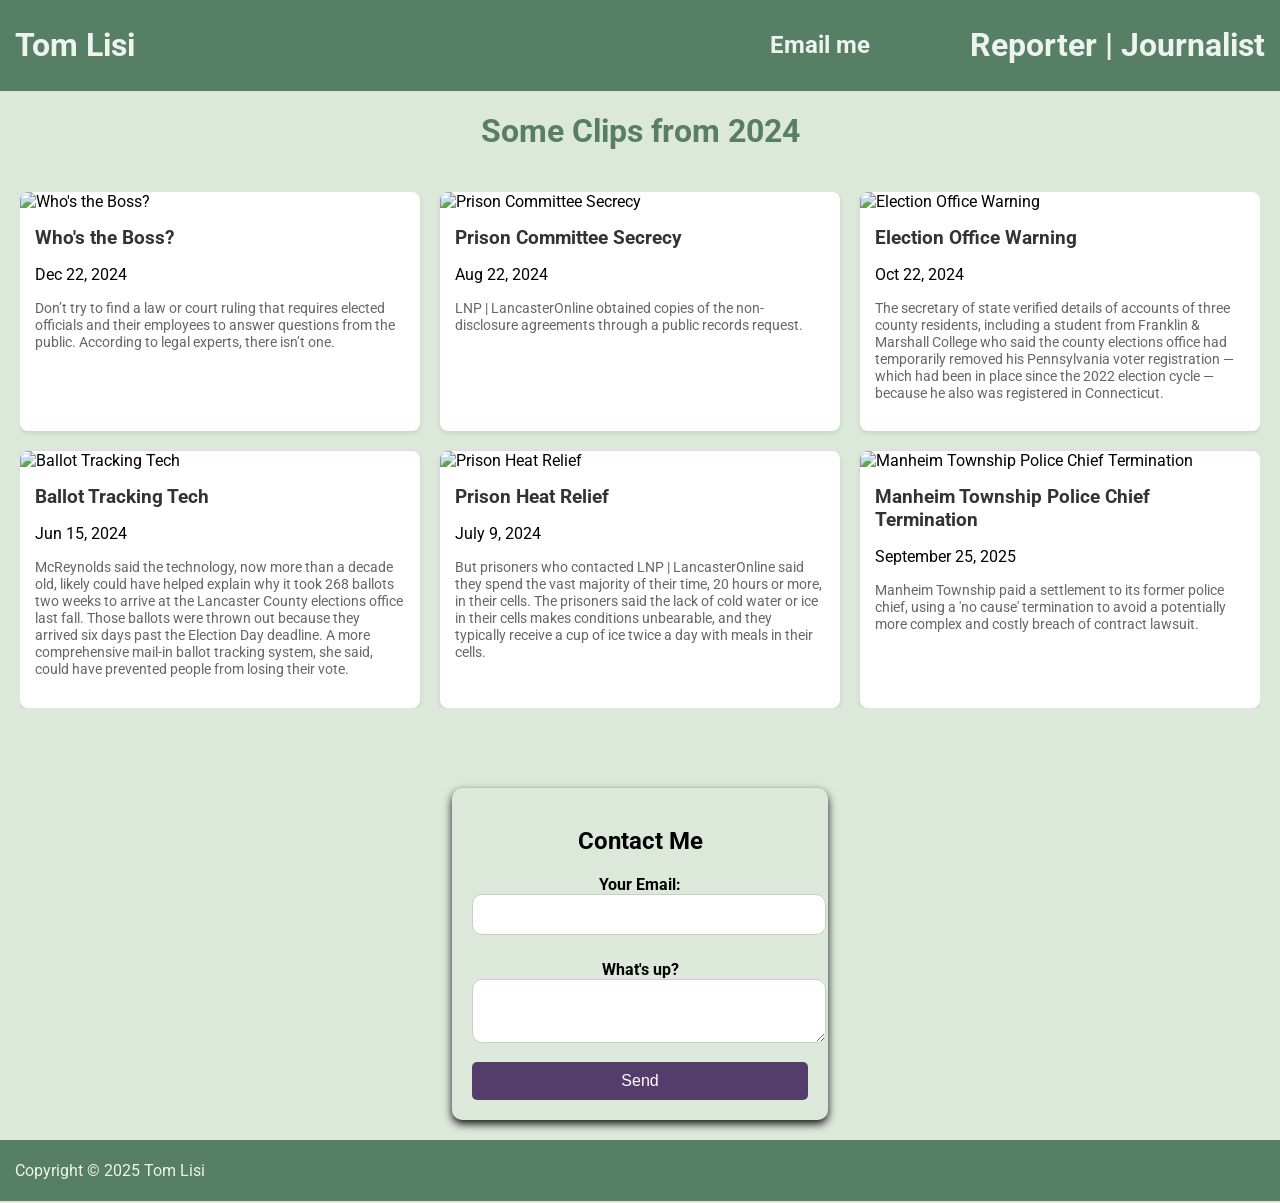
==== index.html @ 6c1f4736 "chief story" ====
<!DOCTYPE html>
<html lang="en">
<head>
    <meta charset="UTF-8">
    <meta name="viewport" content="width=device-width, initial-scale=1.0">
    <title>Tom Lisi - Reporter</title>
    <link rel="stylesheet" href="style.css">
</head>
<body>
    <div class="header">
    <div class="header-left">
        <h1>Tom Lisi</h1>
        
    </div>
 
    <div class="header-right">
        <h2> <a href="#contact-link">Email me</a></h2>
        <h1>Reporter | Journalist</h1>
    </div>
</div>
    <div class="news-header">
    <h1>Some Clips from 2024</h1>
    </div>
    
    <div class="news-container">
        <a href="https://lancasteronline.com/news/local/whos-the-boss-under-the-law-top-lancaster-county-officials-serve-at-the-pleasure-of/article_3ebe733c-bf20-11ef-a2d3-0f493e38b52c.html" class="card-link" target="_blank">
            <div class="card">
                <img src="https://bloximages.newyork1.vip.townnews.com/lancasteronline.com/content/tncms/assets/v3/editorial/a/32/a32410f6-0ca2-11ef-9f35-d714a2323805/663a77e54d19c.image.jpg" alt="Who's the Boss?">
                <div class="card-content">
                    <h2 class="card-title">Who's the Boss?</h2>
                    <p class="date">Dec 22, 2024</p>
                    <p class="card-description">Don’t try to find a law or court ruling that requires elected officials and their employees to answer questions from the public. According to legal experts, there isn’t one.</p>
                </div>
            </div>
        </a>
        <a href="https://lancasteronline.com/news/local/lancaster-county-prison-committee-uses-closed-meetings-non-disclosure-agreements/article_63f3cfbe-60cd-11ef-9cb5-43ef85960f53.html" class="card-link" target="_blank">
            <div class="card">
                <img src="https://bloximages.newyork1.vip.townnews.com/lancasteronline.com/content/tncms/assets/v3/editorial/3/7f/37f0d5ea-5689-11ef-9d05-53e8b607856c/66b6740214ae6.image.png" alt="Prison Committee Secrecy">
                <div class="card-content">
                    <h2 class="card-title">Prison Committee Secrecy</h2>
                    <p class="date">Aug 22, 2024</p>
                    <p class="card-description">LNP | LancasterOnline obtained copies of the non-disclosure agreements through a public records request.</p>
                </div>
            </div>
        </a>
        <a href="https://lancasteronline.com/news/politics/states-top-election-official-says-lancaster-county-elections-office-is-misleading-voters/article_1720331a-9004-11ef-b4fe-936e7d52cf7b.html" class="card-link" target="_blank">
            <div class="card">
                <img src="https://bloximages.newyork1.vip.townnews.com/lancasteronline.com/content/tncms/assets/v3/editorial/f/7a/f7abb360-9b62-11ee-b61b-4f02fd7815d0/657c781306fab.image.jpg" alt="Election Office Warning">
                <div class="card-content">
                    <h2 class="card-title">Election Office Warning</h2>
                    <p class="date">Oct 22, 2024</p>
                    <p class="card-description">The secretary of state verified details of accounts of three county residents, including a student from Franklin & Marshall College who said the county elections office had temporarily removed his Pennsylvania voter registration — which had been in place since the 2022 election cycle — because he also was registered in Connecticut.</p>
                </div>
            </div>
        </a>
        <a href="https://lancasteronline.com/news/local/ballot-tracking-technology-is-on-the-rise-across-the-us-can-it-work-in-lancaster/article_9208b9a0-2a90-11ef-a4b5-83063ebd418f.html" class="card-link" target="_blank">
            <div class="card">
                <img src="https://bloximages.newyork1.vip.townnews.com/lancasteronline.com/content/tncms/assets/v3/editorial/0/ef/0efe1198-2a92-11ef-a1ad-a3758b5b890a/666cb0fba8e85.image.jpg" alt="Ballot Tracking Tech">
                <div class="card-content">
                    <h2 class="card-title">Ballot Tracking Tech</h2>
                    <p class="date">Jun 15, 2024</p>
                    <p class="card-description">McReynolds said the technology, now more than a decade old, likely could have helped explain why it took 268 ballots two weeks to arrive at the Lancaster County elections office last fall. Those ballots were thrown out because they arrived six days past the Election Day deadline. A more comprehensive mail-in ballot tracking system, she said, could have prevented people from losing their vote.</p>
                </div>
            </div>
        </a>
        <a href="https://lancasteronline.com/news/local/prisoners-in-lancaster-county-prison-ask-for-more-heat-relief-inside-cells/article_107ccc0c-3e39-11ef-9d8b-afe5bdf06502.html" class="card-link" target="_blank">
            <div class="card">
                <img src="https://bloximages.newyork1.vip.townnews.com/lancasteronline.com/content/tncms/assets/v3/editorial/8/1d/81de3c32-3763-11ef-b154-bbd1fa49743c/6682325730aa2.image.jpg" alt="Prison Heat Relief">
                <div class="card-content">
                    <h2 class="card-title">Prison Heat Relief</h2>
                    <p class="date">July 9, 2024</p>
                    <p class="card-description">But prisoners who contacted LNP | LancasterOnline said they spend the vast majority of their time, 20 hours or more, in their cells. The prisoners said the lack of cold water or ice in their cells makes conditions unbearable, and they typically receive a cup of ice twice a day with meals in their cells.</p>
                </div>
            </div>
        </a>
        <a href="https://lancasteronline.com/news/local/manheim-township-may-avoid-costly-lawsuit-from-fired-police-chief-but-its-not-cheap-lancaster/article_866be016-dccd-4bc0-b637-bc1d5e48df9d.html" class="card-link" target="_blank"> 
            <div class="card">
                <img src="[Image URL Placeholder]" alt="Manheim Township Police Chief Termination">
                    <div class="card-content">
                         <h2 class="card-title">Manheim Township Police Chief Termination</h2>
                          <p class="date">September 25, 2025</p>
                          <p class="card-description">Manheim Township paid a settlement to its former police chief, using a 'no cause' termination to avoid a potentially more complex and costly breach of contract lawsuit.</p> 
                        </div> 
                    </div> 
                </a>
    </div>
    <div class="feed">
   <script src="https://cdn.commoninja.com/sdk/latest/commonninja.js" defer></script>
<div class="commonninja_component pid-d1a6e558-e528-4166-8c88-e737845c93b7"></div>
    </div>
<div class="contact-form" id="contact-link">
            <h2>Contact Me</h2>
            <form action="https://formspree.io/f/myzkbgly" method="POST">
                <label for="email">Your Email:</label>
                <input type="email" id="email" name="email" required>

                <label for="message">What's up?</label>
                <textarea id="message" name="message" rows="2" required></textarea>

                <button type="submit">Send</button>
            </form>
        </div>
        <div class="footer">
            <p>Copyright © 2025 Tom Lisi</p>
        </div>
        </body>
        </html>
        
</body>
</html>
---- style.css ----
@import url('https://fonts.googleapis.com/css2?family=Roboto:wght@400;700&display=swap');

body {
    display: flex;
    flex-direction: column;
    background-color: #cbdfc8aa;
    display: flex;
    justify-content: center;
    margin: 0;
    font-family: 'Roboto', sans-serif;

}

.header {
    display: flex;
    background-color: #1a4e30ae;
    justify-content: space-between;
    color: rgba(250, 253, 250, 0.926);
    padding: 5px 15px 5px 15px;
}

.header-right a{
    text-decoration: none;
    color: inherit;
}

.header-right {
    display: flex;
    flex-direction: row;
    align-items: center;
    justify-content: space-between;
    gap: 100px;
}

.news-header {
    display: flex;
    justify-content: center;
    color: #1a4e30ae;
}

.news-container {
    display: flex;
    flex-wrap: wrap;
    flex-direction: row;
    overflow: hidden;
    gap: 20px;
    margin: 20px;
    justify-content: center;
}
.card {
    background-color: #fff;
    border-radius: 8px;
    overflow: hidden;
    box-shadow: 0 2px 5px rgba(0, 0, 0, 0.1);
    transition: transform 0.2s;
    max-width: 400px;
}
.card:hover {
    transform: translateY(-5px);
}
.card img {
    width: 100%;
    height: 250px;
    object-fit: cover;
}
.card-content {
    padding: 15px;
}
.card-title {
    font-size: 1.2em;
    margin: 0 0 10px;
    color: #333;
}
.card-description {
    font-size: 0.9em;
    color: #666;
}
.card-link {
    display: flex;
    text-decoration: none;
    color: inherit;

}

.feed {
    display: flex;
    margin: 20px auto;

}

.contact-form {
    color: #d6e0da
    background-color: rrb(79, 105, 83);
    padding: 20px;
    border-radius: 10px;
    box-shadow: 0 4px 8px rgba(0, 0, 0, 0.912);
    max-width: 400px;
    margin: 20px auto;
    text-align: center;

}

.contact-form label {
    display: block;
    margin-top: 10px;
    font-weight: bold;
}

.contact-form input,
.contact-form textarea {
    width: 100%;
    padding: 8px;
    margin-bottom: 15px;
    border: 1px solid #ccc;
    border-radius: 10px;
    font-size: 20px;
}

.contact-form button {
    background-color: #543d6b;
    color: white;
    border: none;
    padding: 10px;
    border-radius: 5px;
    font-size: 16px;
    cursor: pointer;
    width: 100%;
}

.contact-form button:hover {
    background-color: #413146;
}

.embed-container {
    display: flex;
    justify-content: center;
    align-items: center;
    margin: 20px auto;
}

.footer {
    display: flex;
    background-color: #1a4e30ae;
    color: rgba(250, 253, 250, 0.926);
    padding: 5px 15px 5px 15px;
}
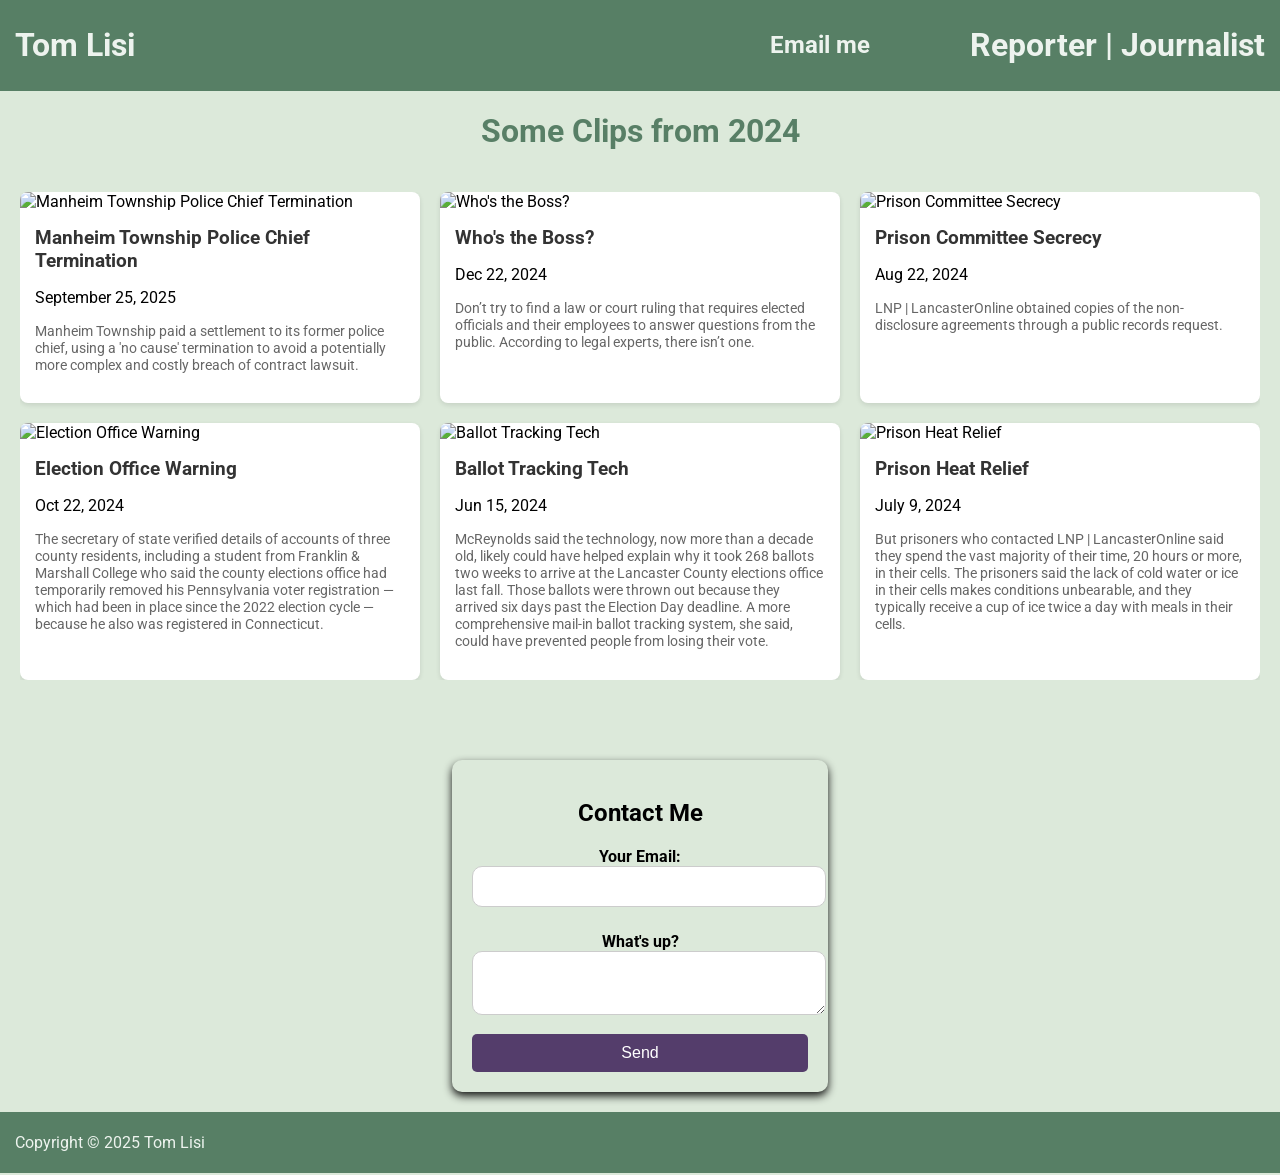
==== commit d0971df1: "chief story" ====
--- a/index.html
+++ b/index.html
@@ -23,6 +23,16 @@
     </div>
     
     <div class="news-container">
+        <a href="https://lancasteronline.com/news/local/manheim-township-may-avoid-costly-lawsuit-from-fired-police-chief-but-its-not-cheap-lancaster/article_866be016-dccd-4bc0-b637-bc1d5e48df9d.html" class="card-link" target="_blank"> 
+            <div class="card">
+                <img src="https://bloximages.newyork1.vip.townnews.com/lancasteronline.com/content/tncms/assets/v3/editorial/0/03/003b368e-7f48-48cd-bbd3-c07c0add12ff/682502c22d059.image.png" alt="Manheim Township Police Chief Termination">
+                    <div class="card-content">
+                         <h2 class="card-title">Manheim Township Police Chief Termination</h2>
+                          <p class="date">September 25, 2025</p>
+                          <p class="card-description">Manheim Township paid a settlement to its former police chief, using a 'no cause' termination to avoid a potentially more complex and costly breach of contract lawsuit.</p> 
+                        </div> 
+                    </div> 
+                </a>
         <a href="https://lancasteronline.com/news/local/whos-the-boss-under-the-law-top-lancaster-county-officials-serve-at-the-pleasure-of/article_3ebe733c-bf20-11ef-a2d3-0f493e38b52c.html" class="card-link" target="_blank">
             <div class="card">
                 <img src="https://bloximages.newyork1.vip.townnews.com/lancasteronline.com/content/tncms/assets/v3/editorial/a/32/a32410f6-0ca2-11ef-9f35-d714a2323805/663a77e54d19c.image.jpg" alt="Who's the Boss?">
@@ -73,16 +83,6 @@
                 </div>
             </div>
         </a>
-        <a href="https://lancasteronline.com/news/local/manheim-township-may-avoid-costly-lawsuit-from-fired-police-chief-but-its-not-cheap-lancaster/article_866be016-dccd-4bc0-b637-bc1d5e48df9d.html" class="card-link" target="_blank"> 
-            <div class="card">
-                <img src="[Image URL Placeholder]" alt="Manheim Township Police Chief Termination">
-                    <div class="card-content">
-                         <h2 class="card-title">Manheim Township Police Chief Termination</h2>
-                          <p class="date">September 25, 2025</p>
-                          <p class="card-description">Manheim Township paid a settlement to its former police chief, using a 'no cause' termination to avoid a potentially more complex and costly breach of contract lawsuit.</p> 
-                        </div> 
-                    </div> 
-                </a>
     </div>
     <div class="feed">
    <script src="https://cdn.commoninja.com/sdk/latest/commonninja.js" defer></script>
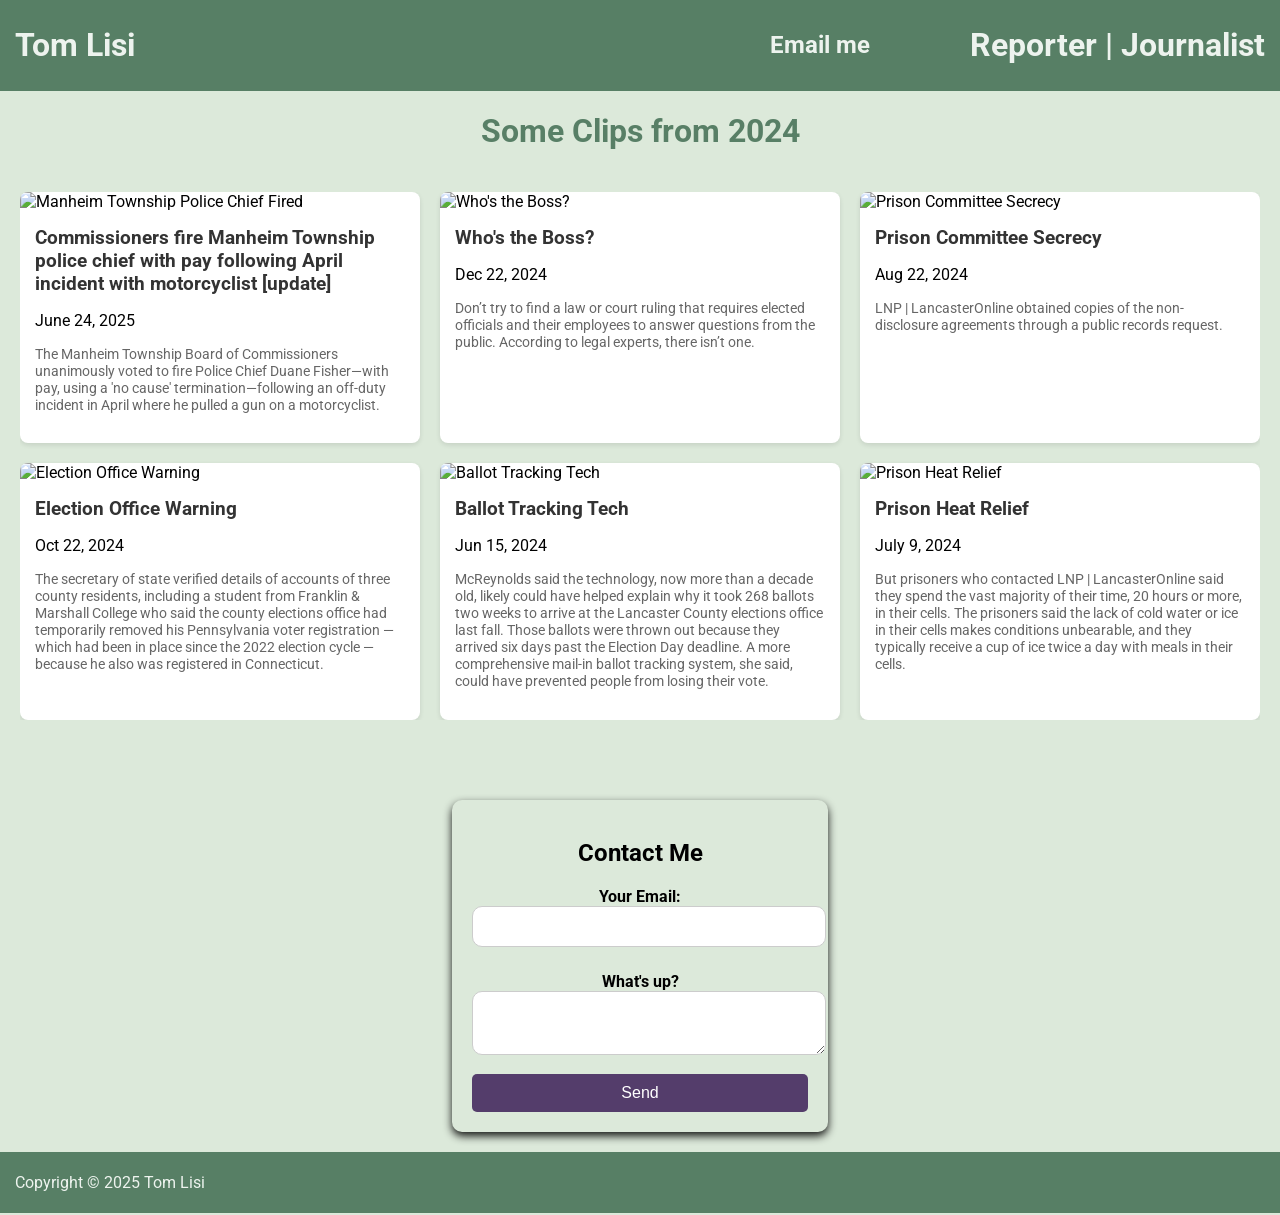
==== commit 29508ba3: "chief story" ====
--- a/index.html
+++ b/index.html
@@ -21,18 +21,18 @@
     <div class="news-header">
     <h1>Some Clips from 2024</h1>
     </div>
-    
+   
     <div class="news-container">
-        <a href="https://lancasteronline.com/news/local/manheim-township-may-avoid-costly-lawsuit-from-fired-police-chief-but-its-not-cheap-lancaster/article_866be016-dccd-4bc0-b637-bc1d5e48df9d.html" class="card-link" target="_blank"> 
-            <div class="card">
-                <img src="https://bloximages.newyork1.vip.townnews.com/lancasteronline.com/content/tncms/assets/v3/editorial/0/03/003b368e-7f48-48cd-bbd3-c07c0add12ff/682502c22d059.image.png" alt="Manheim Township Police Chief Termination">
-                    <div class="card-content">
-                         <h2 class="card-title">Manheim Township Police Chief Termination</h2>
-                          <p class="date">September 25, 2025</p>
-                          <p class="card-description">Manheim Township paid a settlement to its former police chief, using a 'no cause' termination to avoid a potentially more complex and costly breach of contract lawsuit.</p> 
-                        </div> 
-                    </div> 
-                </a>
+         <a href="https://lancasteronline.com/news/local/commissioners-fire-manheim-township-police-chief-with-pay-following-april-incident-with-motorcyclist-update/article_cf7147b4-a914-4f19-ad86-ff497a20bd7b.html" class="card-link" target="_blank">
+        <div class="card">
+            <img src="[Image URL Placeholder]" alt="Manheim Township Police Chief Fired">
+            <div class="card-content">
+            <h2 class="card-title">Commissioners fire Manheim Township police chief with pay following April incident with motorcyclist [update]</h2>
+            <p class="date">June 24, 2025</p>
+            <p class="card-description">The Manheim Township Board of Commissioners unanimously voted to fire Police Chief Duane Fisher—with pay, using a 'no cause' termination—following an off-duty incident in April where he pulled a gun on a motorcyclist.</p>
+            </div>
+                </div>
+        </a>
         <a href="https://lancasteronline.com/news/local/whos-the-boss-under-the-law-top-lancaster-county-officials-serve-at-the-pleasure-of/article_3ebe733c-bf20-11ef-a2d3-0f493e38b52c.html" class="card-link" target="_blank">
             <div class="card">
                 <img src="https://bloximages.newyork1.vip.townnews.com/lancasteronline.com/content/tncms/assets/v3/editorial/a/32/a32410f6-0ca2-11ef-9f35-d714a2323805/663a77e54d19c.image.jpg" alt="Who's the Boss?">
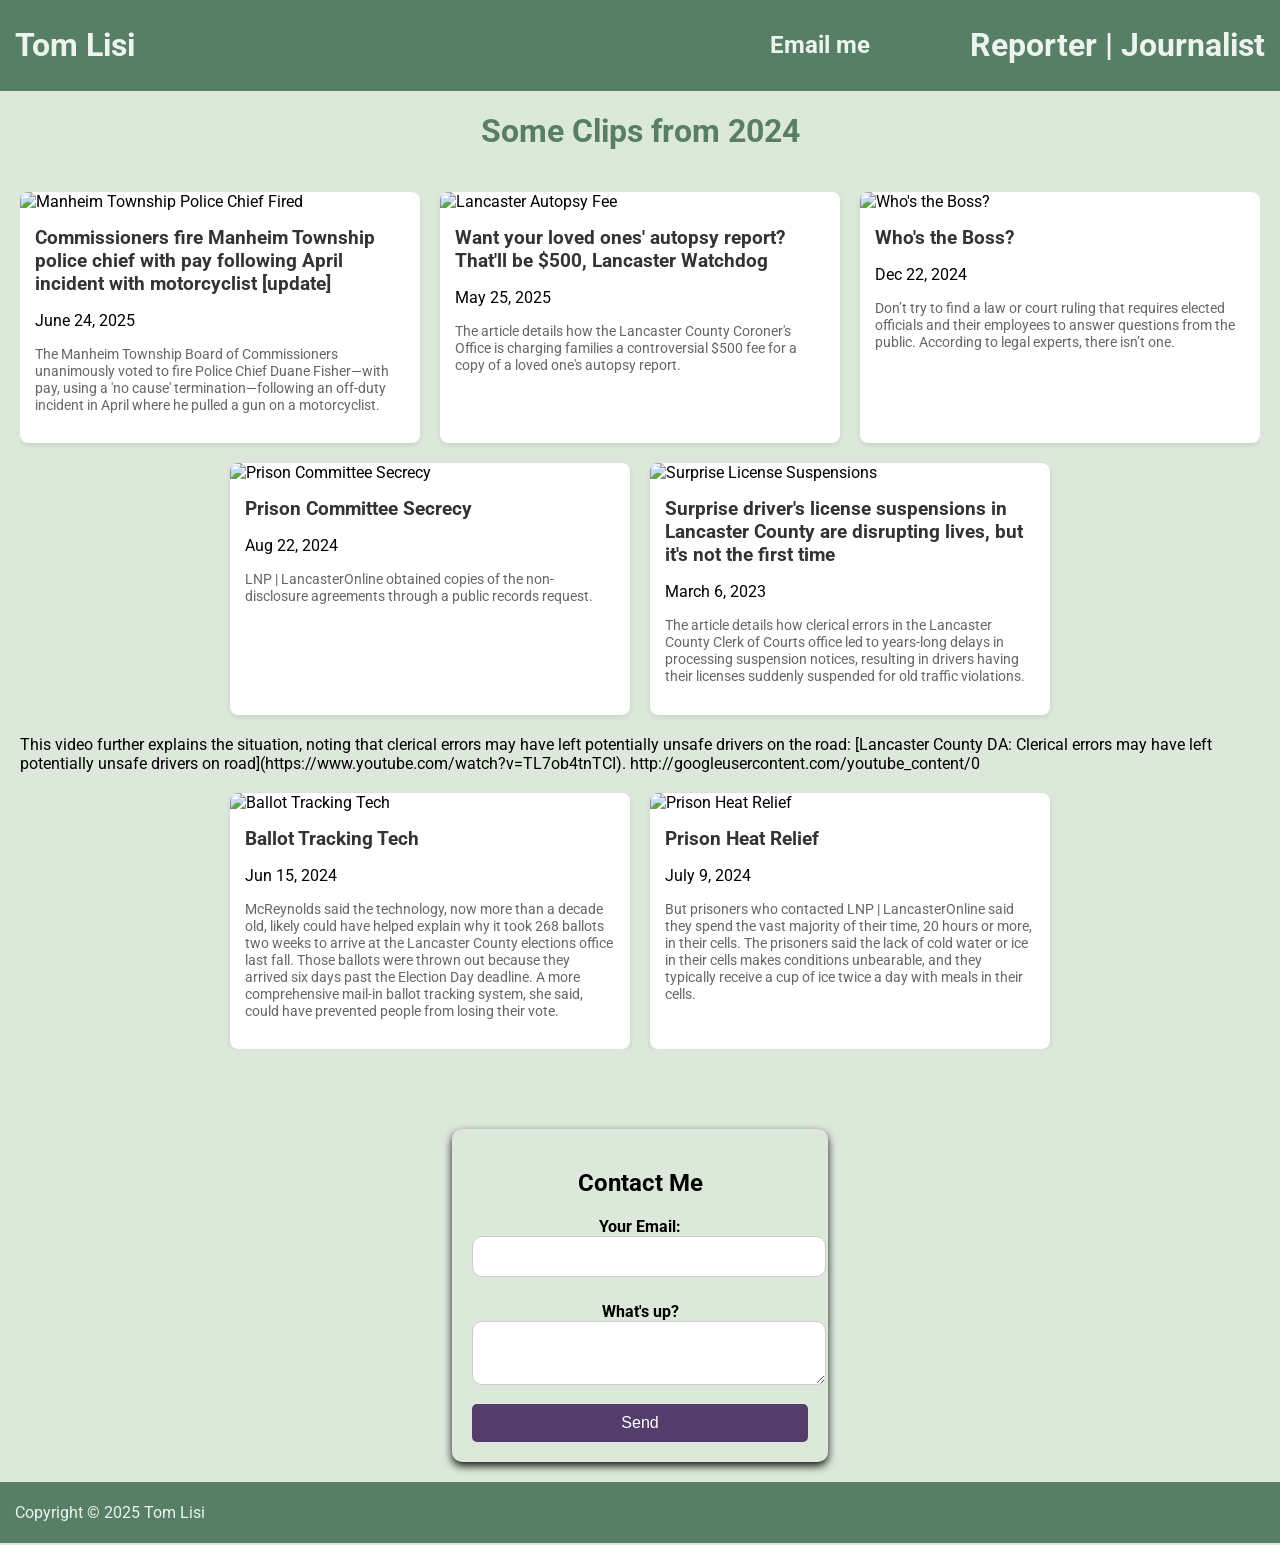
==== commit 985bafd2: "chief story" ====
--- a/index.html
+++ b/index.html
@@ -25,7 +25,7 @@
     <div class="news-container">
          <a href="https://lancasteronline.com/news/local/commissioners-fire-manheim-township-police-chief-with-pay-following-april-incident-with-motorcyclist-update/article_cf7147b4-a914-4f19-ad86-ff497a20bd7b.html" class="card-link" target="_blank">
         <div class="card">
-            <img src="[Image URL Placeholder]" alt="Manheim Township Police Chief Fired">
+            <img src="https://bloximages.newyork1.vip.townnews.com/lancasteronline.com/content/tncms/assets/v3/editorial/0/03/003b368e-7f48-48cd-bbd3-c07c0add12ff/682502c22d059.image.png" alt="Manheim Township Police Chief Fired">
             <div class="card-content">
             <h2 class="card-title">Commissioners fire Manheim Township police chief with pay following April incident with motorcyclist [update]</h2>
             <p class="date">June 24, 2025</p>
@@ -33,6 +33,16 @@
             </div>
                 </div>
         </a>
+        <a href="https://lancasteronline.com/news/local/want-your-loved-ones-autopsy-report-thatll-be-500-lancaster-watchdog/article_35fc37a6-29ca-4a59-964e-348c43b47608.html" class="card-link" target="_blank">
+    <div class="card">
+        <img src="https://bloximages.newyork1.vip.townnews.com/lancasteronline.com/content/tncms/assets/v3/editorial/4/0b/40b3d0fa-9088-11ee-bb87-e3e41d976878/6334c17916e2c.image.jpg" alt="Lancaster Autopsy Fee">
+        <div class="card-content">
+            <h2 class="card-title">Want your loved ones' autopsy report? That'll be $500, Lancaster Watchdog</h2>
+            <p class="date">May 25, 2025</p>
+            <p class="card-description">The article details how the Lancaster County Coroner's Office is charging families a controversial $500 fee for a copy of a loved one's autopsy report.</p>
+        </div>
+    </div>
+</a>
         <a href="https://lancasteronline.com/news/local/whos-the-boss-under-the-law-top-lancaster-county-officials-serve-at-the-pleasure-of/article_3ebe733c-bf20-11ef-a2d3-0f493e38b52c.html" class="card-link" target="_blank">
             <div class="card">
                 <img src="https://bloximages.newyork1.vip.townnews.com/lancasteronline.com/content/tncms/assets/v3/editorial/a/32/a32410f6-0ca2-11ef-9f35-d714a2323805/663a77e54d19c.image.jpg" alt="Who's the Boss?">
@@ -53,16 +63,20 @@
                 </div>
             </div>
         </a>
-        <a href="https://lancasteronline.com/news/politics/states-top-election-official-says-lancaster-county-elections-office-is-misleading-voters/article_1720331a-9004-11ef-b4fe-936e7d52cf7b.html" class="card-link" target="_blank">
-            <div class="card">
-                <img src="https://bloximages.newyork1.vip.townnews.com/lancasteronline.com/content/tncms/assets/v3/editorial/f/7a/f7abb360-9b62-11ee-b61b-4f02fd7815d0/657c781306fab.image.jpg" alt="Election Office Warning">
-                <div class="card-content">
-                    <h2 class="card-title">Election Office Warning</h2>
-                    <p class="date">Oct 22, 2024</p>
-                    <p class="card-description">The secretary of state verified details of accounts of three county residents, including a student from Franklin & Marshall College who said the county elections office had temporarily removed his Pennsylvania voter registration — which had been in place since the 2022 election cycle — because he also was registered in Connecticut.</p>
-                </div>
-            </div>
-        </a>
+      <a href="https://lancasteronline.com/news/local/surprise-drivers-license-suspensions-in-lancaster-county-are-disrupting-lives-but-its-not-the-first/article_6201580e-b9f6-11ed-b07c-3bf4b1cc1ba4.html" class="card-link" target="_blank">
+    <div class="card">
+        <img src="https://bloximages.newyork1.vip.townnews.com/lancasteronline.com/content/tncms/assets/v3/editorial/8/f8/8f8e6412-ad42-11ed-a10b-131af14d2697/63ecf55a9ae80.image.jpg" alt="Surprise License Suspensions">
+        <div class="card-content">
+            <h2 class="card-title">Surprise driver's license suspensions in Lancaster County are disrupting lives, but it's not the first time</h2>
+            <p class="date">March 6, 2023</p>
+            <p class="card-description">The article details how clerical errors in the Lancaster County Clerk of Courts office led to years-long delays in processing suspension notices, resulting in drivers having their licenses suddenly suspended for old traffic violations.</p>
+        </div>
+    </div>
+</a>
+This video further explains the situation, noting that clerical errors may have left potentially unsafe drivers on the road: [Lancaster County DA: Clerical errors may have left potentially unsafe drivers on road](https://www.youtube.com/watch?v=TL7ob4tnTCI).
+
+
+http://googleusercontent.com/youtube_content/0
         <a href="https://lancasteronline.com/news/local/ballot-tracking-technology-is-on-the-rise-across-the-us-can-it-work-in-lancaster/article_9208b9a0-2a90-11ef-a4b5-83063ebd418f.html" class="card-link" target="_blank">
             <div class="card">
                 <img src="https://bloximages.newyork1.vip.townnews.com/lancasteronline.com/content/tncms/assets/v3/editorial/0/ef/0efe1198-2a92-11ef-a1ad-a3758b5b890a/666cb0fba8e85.image.jpg" alt="Ballot Tracking Tech">
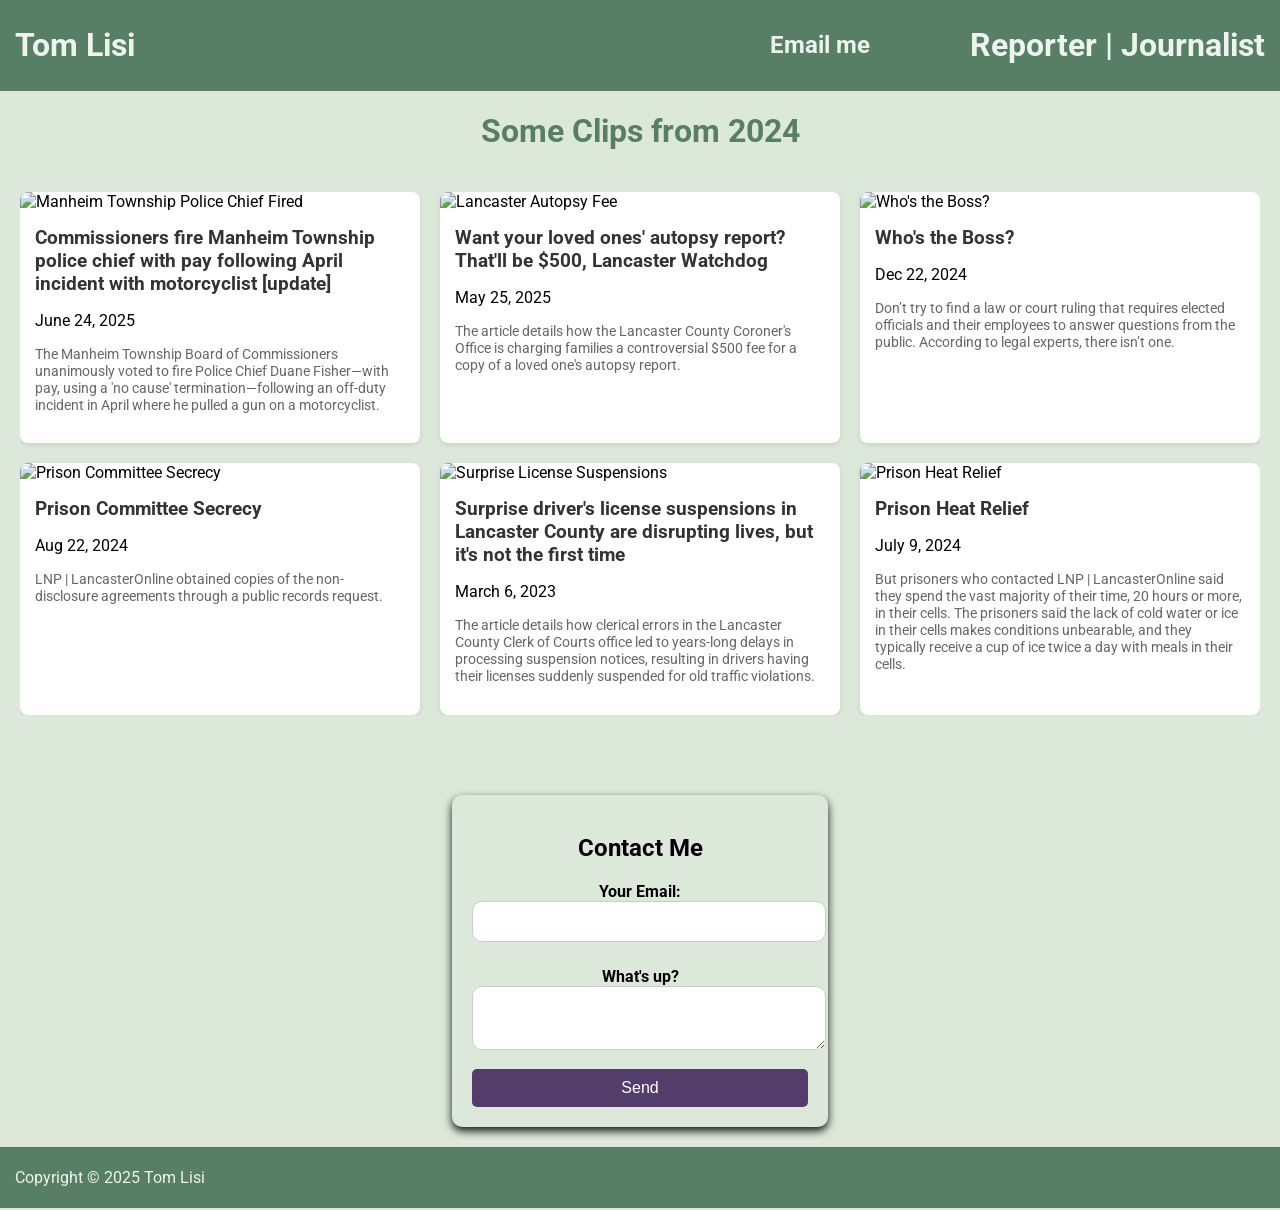
==== commit a8579acc: "chief story" ====
--- a/index.html
+++ b/index.html
@@ -73,20 +73,6 @@
         </div>
     </div>
 </a>
-This video further explains the situation, noting that clerical errors may have left potentially unsafe drivers on the road: [Lancaster County DA: Clerical errors may have left potentially unsafe drivers on road](https://www.youtube.com/watch?v=TL7ob4tnTCI).
-
-
-http://googleusercontent.com/youtube_content/0
-        <a href="https://lancasteronline.com/news/local/ballot-tracking-technology-is-on-the-rise-across-the-us-can-it-work-in-lancaster/article_9208b9a0-2a90-11ef-a4b5-83063ebd418f.html" class="card-link" target="_blank">
-            <div class="card">
-                <img src="https://bloximages.newyork1.vip.townnews.com/lancasteronline.com/content/tncms/assets/v3/editorial/0/ef/0efe1198-2a92-11ef-a1ad-a3758b5b890a/666cb0fba8e85.image.jpg" alt="Ballot Tracking Tech">
-                <div class="card-content">
-                    <h2 class="card-title">Ballot Tracking Tech</h2>
-                    <p class="date">Jun 15, 2024</p>
-                    <p class="card-description">McReynolds said the technology, now more than a decade old, likely could have helped explain why it took 268 ballots two weeks to arrive at the Lancaster County elections office last fall. Those ballots were thrown out because they arrived six days past the Election Day deadline. A more comprehensive mail-in ballot tracking system, she said, could have prevented people from losing their vote.</p>
-                </div>
-            </div>
-        </a>
         <a href="https://lancasteronline.com/news/local/prisoners-in-lancaster-county-prison-ask-for-more-heat-relief-inside-cells/article_107ccc0c-3e39-11ef-9d8b-afe5bdf06502.html" class="card-link" target="_blank">
             <div class="card">
                 <img src="https://bloximages.newyork1.vip.townnews.com/lancasteronline.com/content/tncms/assets/v3/editorial/8/1d/81de3c32-3763-11ef-b154-bbd1fa49743c/6682325730aa2.image.jpg" alt="Prison Heat Relief">
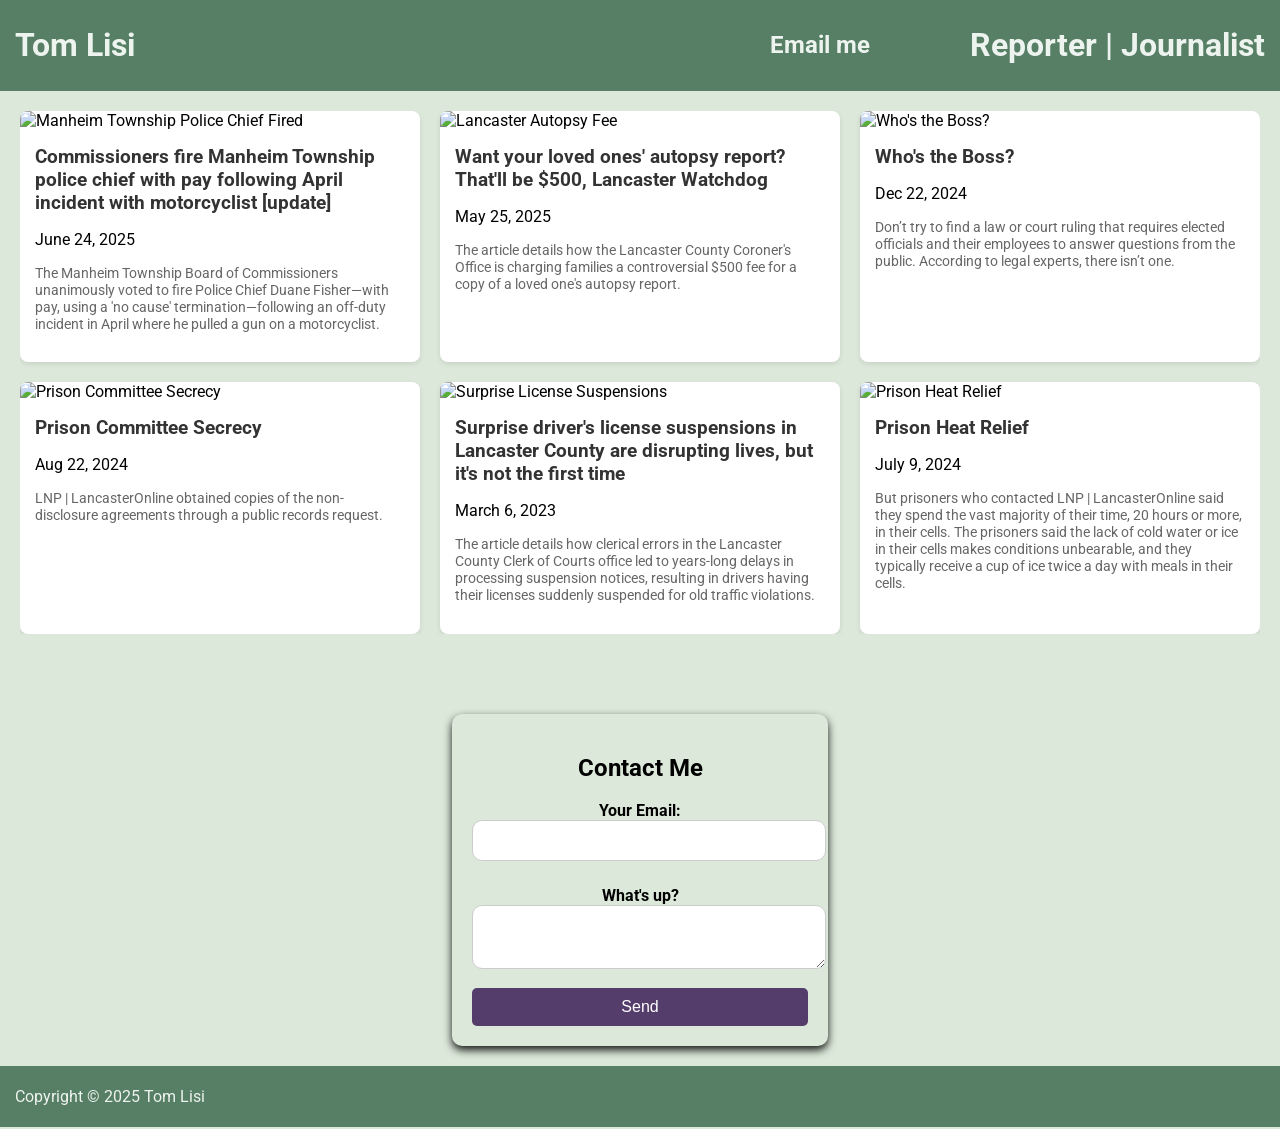
==== commit d138252b: "chief story" ====
--- a/index.html
+++ b/index.html
@@ -18,9 +18,6 @@
         <h1>Reporter | Journalist</h1>
     </div>
 </div>
-    <div class="news-header">
-    <h1>Some Clips from 2024</h1>
-    </div>
    
     <div class="news-container">
          <a href="https://lancasteronline.com/news/local/commissioners-fire-manheim-township-police-chief-with-pay-following-april-incident-with-motorcyclist-update/article_cf7147b4-a914-4f19-ad86-ff497a20bd7b.html" class="card-link" target="_blank">
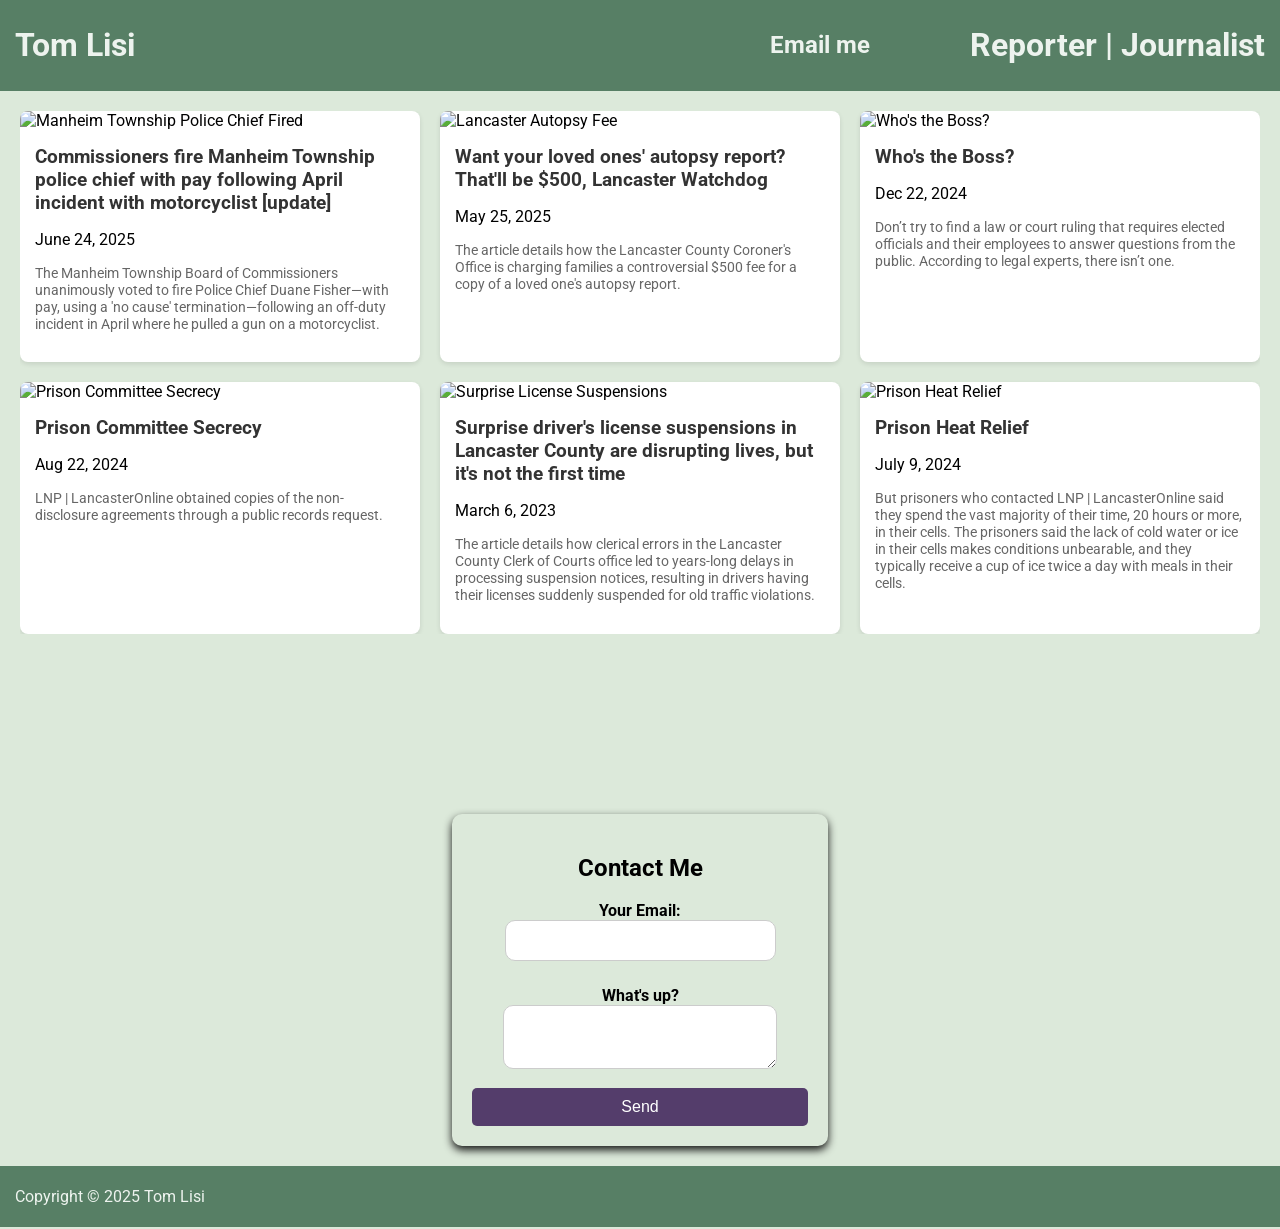
==== commit 07717fa3: "bsky embed" ====
--- a/index.html
+++ b/index.html
@@ -5,6 +5,7 @@
     <meta name="viewport" content="width=device-width, initial-scale=1.0">
     <title>Tom Lisi - Reporter</title>
     <link rel="stylesheet" href="style.css">
+    <script type="module" src="https://cdn.jsdelivr.net/npm/bsky-embed/dist/bsky-embed.es.js" async></script>
 </head>
 <body>
     <div class="header">
@@ -82,8 +83,7 @@
         </a>
     </div>
     <div class="feed">
-   <script src="https://cdn.commoninja.com/sdk/latest/commonninja.js" defer></script>
-<div class="commonninja_component pid-d1a6e558-e528-4166-8c88-e737845c93b7"></div>
+        <bsky-embed username="tommylisi.bsky.social" limit="5" mode="dark" link-target="_blank"> </bsky-embed>
     </div>
 <div class="contact-form" id="contact-link">
             <h2>Contact Me</h2>
--- a/style.css
+++ b/style.css
@@ -84,7 +84,7 @@
 
 .feed {
     display: flex;
-    margin: 20px auto;
+    margin: 70px;
 
 }
 
@@ -108,7 +108,6 @@
 
 .contact-form input,
 .contact-form textarea {
-    width: 100%;
     padding: 8px;
     margin-bottom: 15px;
     border: 1px solid #ccc;
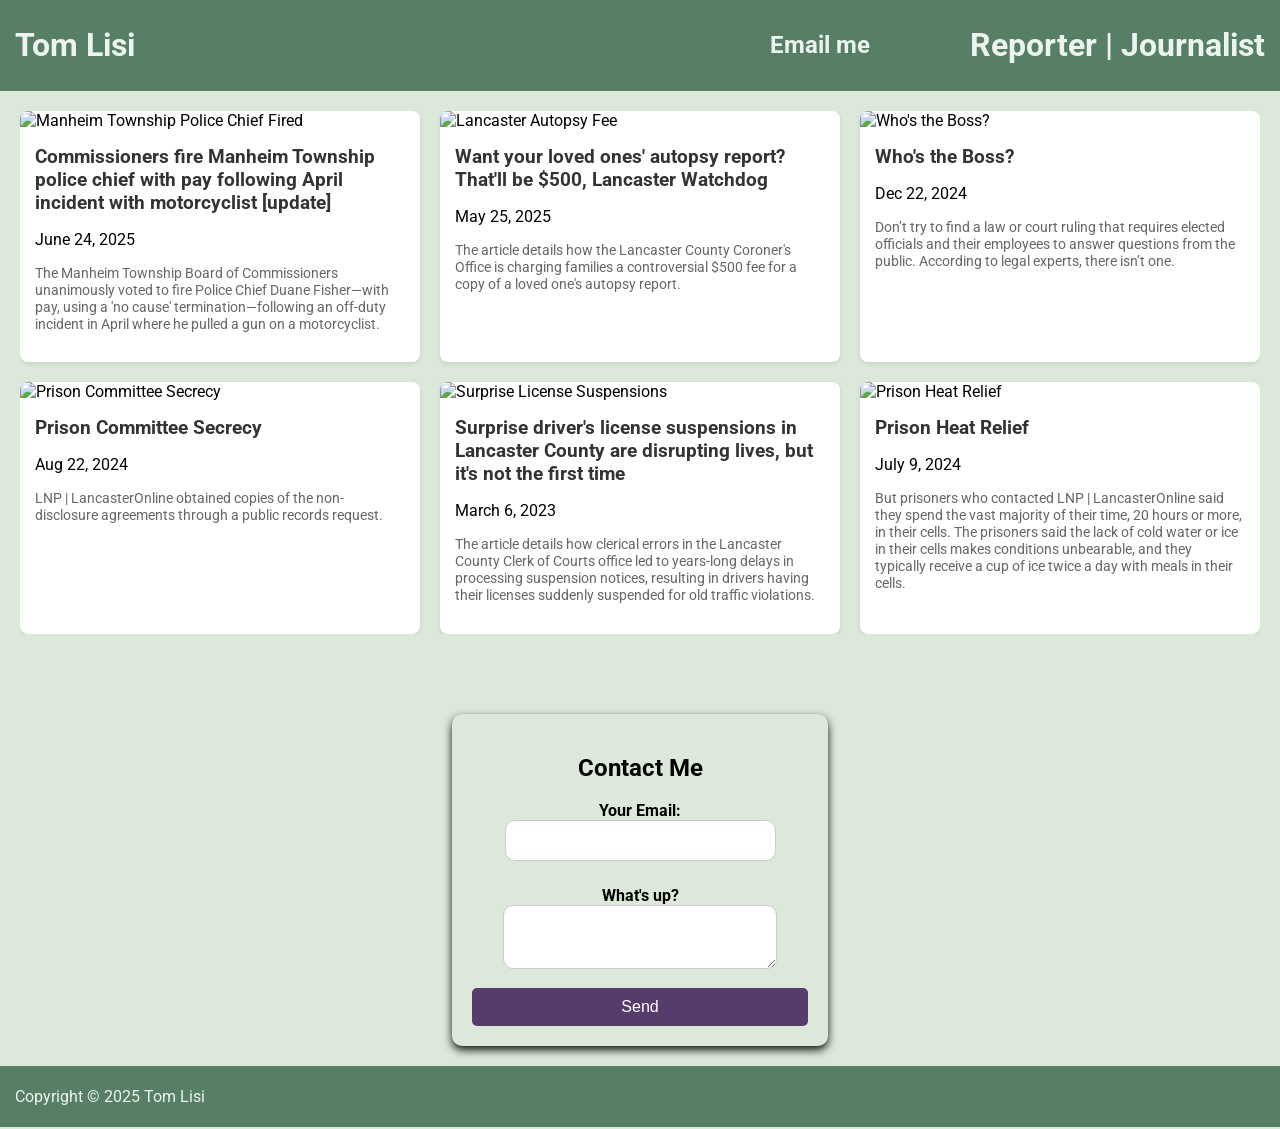
==== commit 51ea55f8: "bsky embed" ====
--- a/index.html
+++ b/index.html
@@ -83,7 +83,7 @@
         </a>
     </div>
     <div class="feed">
-        <bsky-embed username="tommylisi.bsky.social" limit="5" mode="dark" link-target="_blank"> </bsky-embed>
+        <bsky-embed username="tommylisi.bsky.social" limit="3" mode="dark" link-target="_blank"> </bsky-embed>
     </div>
 <div class="contact-form" id="contact-link">
             <h2>Contact Me</h2>
--- a/style.css
+++ b/style.css
@@ -84,7 +84,12 @@
 
 .feed {
     display: flex;
-    margin: 70px;
+    background-color: #091c11bf;
+    justify-content: center;
+    align-items: center;
+    border-radius: 8px;    
+    box-shadow: 0 2px 5px rgba(0, 0, 0, 0.1);
+    margin: 20px auto;
 
 }
 
